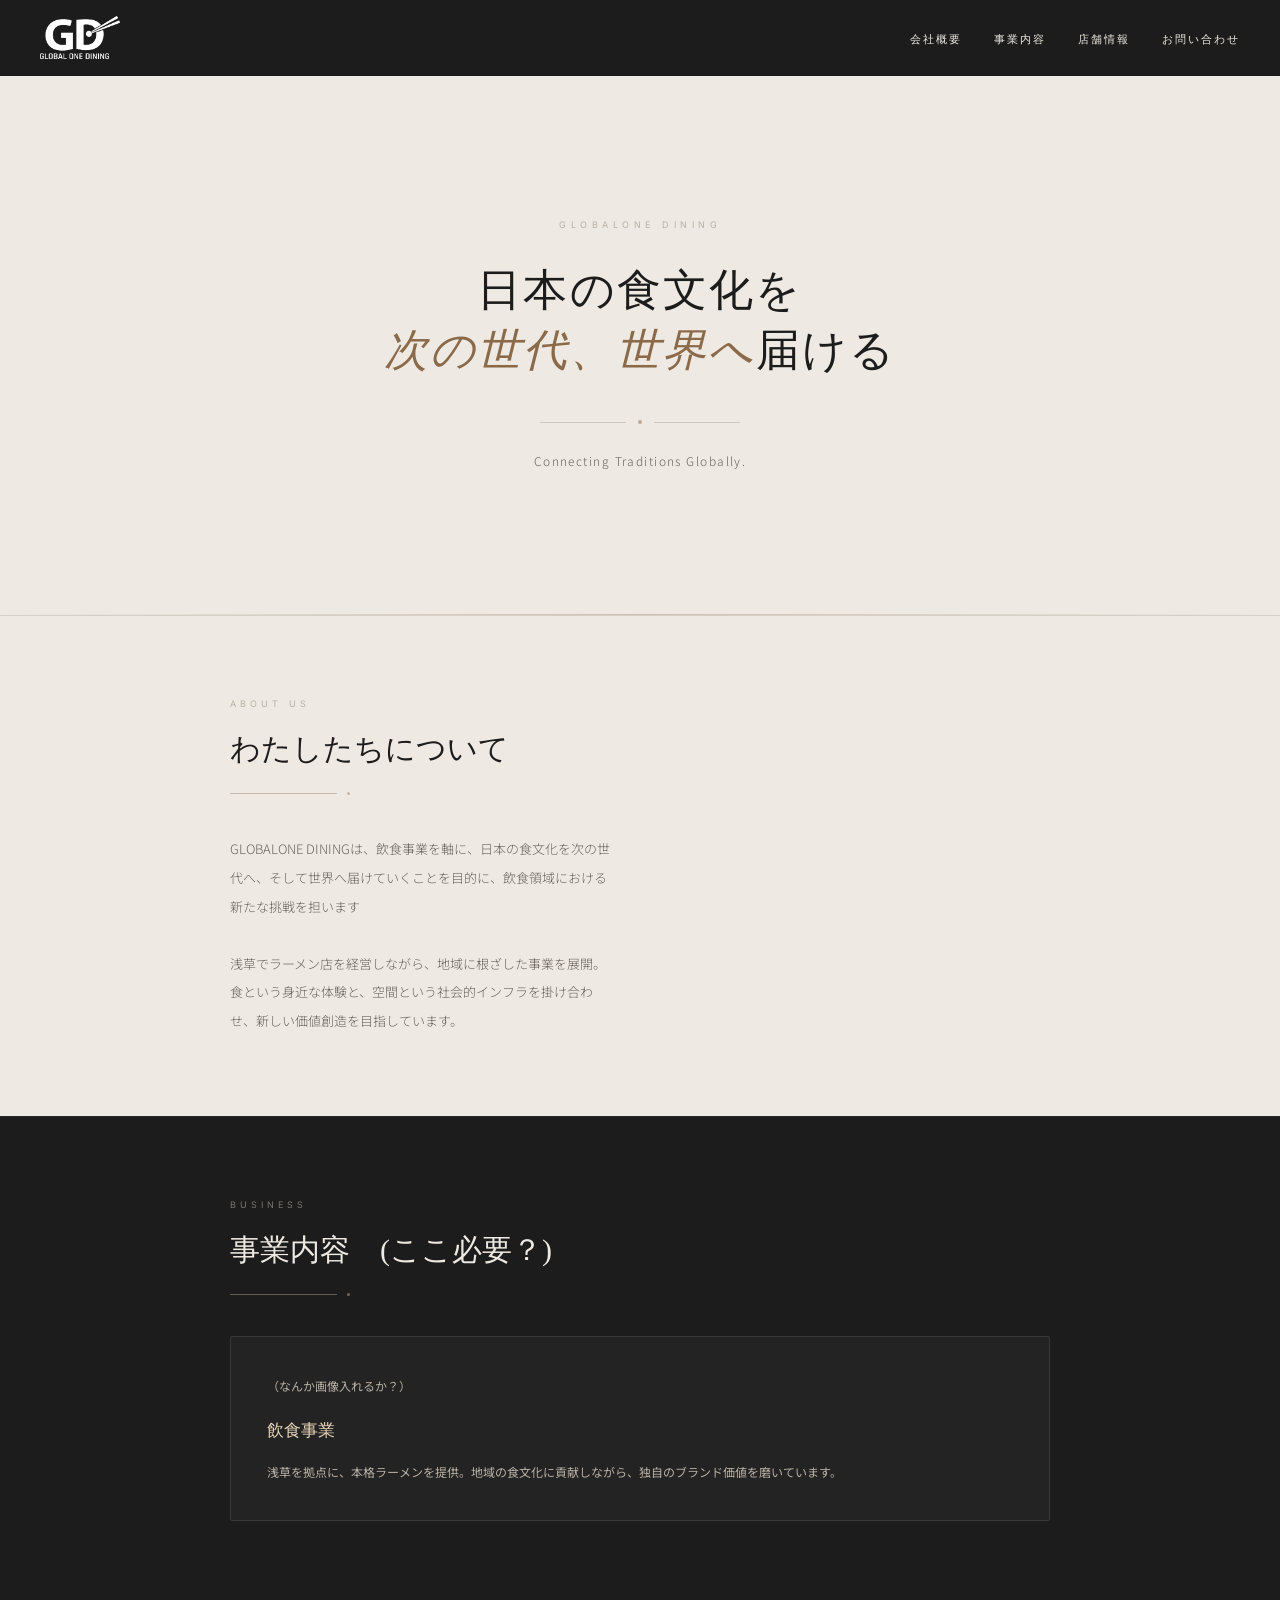
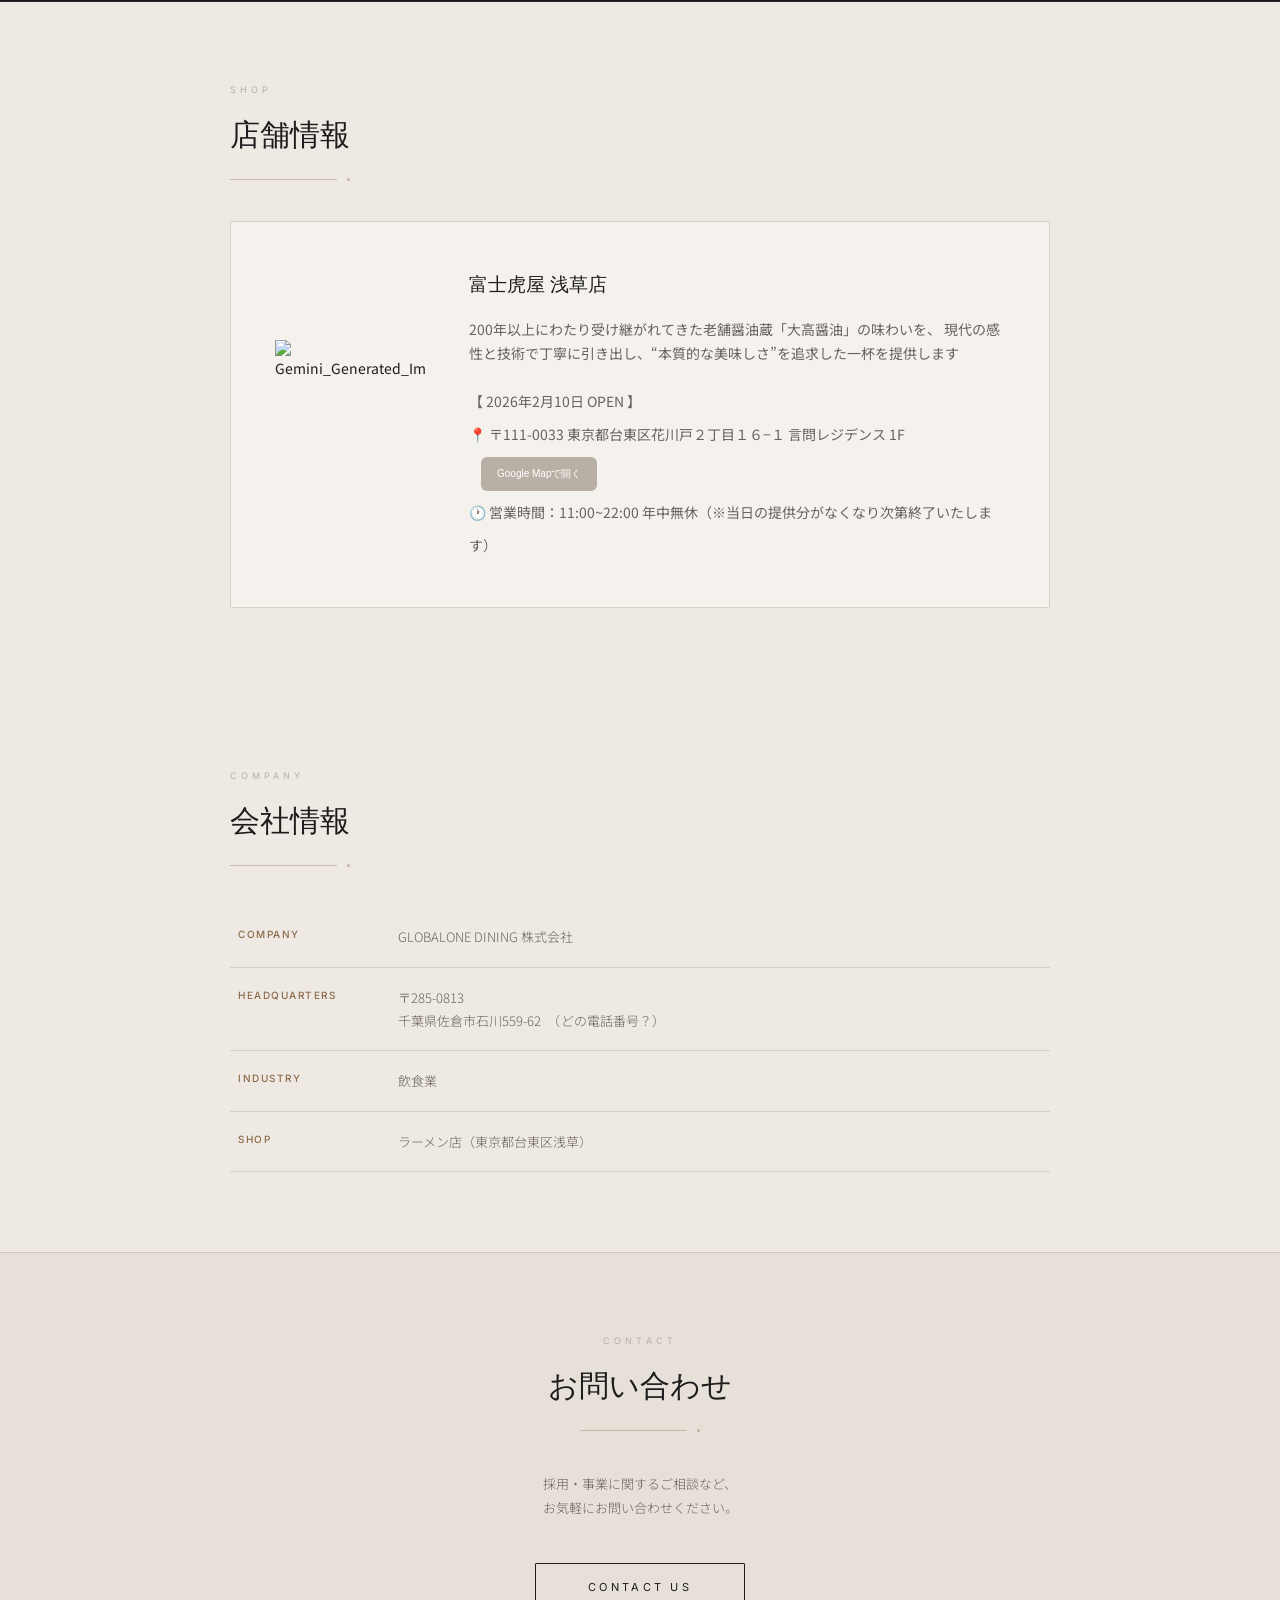
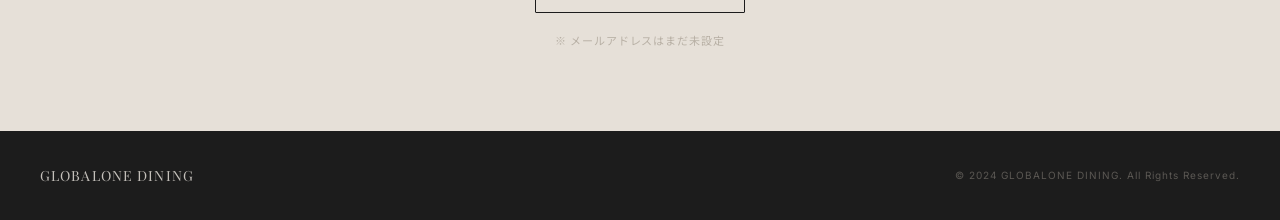
==== GOD/index.html @ 6c21b68b "Add files via upload" ====
<!DOCTYPE html>
<html lang="ja">

<head>
  <meta charset="UTF-8">
  <meta name="viewport" content="width=device-width, initial-scale=1.0">
  <title>GLOBALONE DINING | コーポレートサイト</title>
  <link
    href="https://fonts.googleapis.com/css2?family=Playfair+Display:wght@400;500;600&family=Noto+Sans+JP:wght@300;400;500&family=Inter:wght@300;400;500&display=swap"
    rel="stylesheet">
  <link rel="stylesheet" href="style.css">

</head>

<body>

  <nav>

    <img class="header-logo" src="GD_tate_w@2x-8.png" alt="GODlogo">

    <ul class="nav-links">
      <li><a href="#about">会社概要</a></li>
      <li><a href="#business">事業内容</a></li>
      <li><a href="#shop">店舗情報</a></li>
      <li><a href="#contact">お問い合わせ</a></li>
    </ul>
  </nav>

  <div class="hero">
    <div class="hero-ornament">Globalone Dining</div>
    <h1>日本の食文化を<br><em>次の世代、世界へ</em>届ける</h1>
    <div class="hero-divider">
      <div class="hero-divider-dot"></div>
    </div>
    <p class="hero-sub">Connecting Traditions Globally.
    </p>
  </div>

  <div id="about">
    <section>
      <div class="section-label">About Us</div>
      <div class="section-title">わたしたちについて</div>
      <div class="divider">
        <div class="divider-dot"></div>
      </div>
      <div class="about-grid">
        <p class="about-text">
          GLOBALONE DININGは、飲食事業を軸に、日本の食文化を次の世代へ、そして世界へ届けていくことを目的に、飲食領域における新たな挑戦を担います<br><br>
          浅草でラーメン店を経営しながら、地域に根ざした事業を展開。食という身近な体験と、空間という社会的インフラを掛け合わせ、新しい価値創造を目指しています。
        </p>

      </div>
    </section>
  </div>

  <div id="business" class="business-section">
    <section>
      <div class="section-label">Business</div>
      <div class="section-title">事業内容　(ここ必要？)</div>
      <div class="divider">
        <div class="divider-dot"></div>
      </div>

      <div class="biz-card">
        <div class="biz-icon">
          <p class="biz-desc">（なんか画像入れるか？）</p>
        </div>
        <div class="biz-title">飲食事業</div>
        <p class="biz-desc">浅草を拠点に、本格ラーメンを提供。地域の食文化に貢献しながら、独自のブランド価値を磨いています。</p>
      </div>
    </section>
  </div>

  <div id="shop">
    <section>
      <div class="section-label">Shop</div>
      <div class="section-title">店舗情報</div>
      <div class="divider">
        <div class="divider-dot"></div>
      </div>
      <div class="shop-card">
        <div class="shop-badge">
          <img class="shop-badge img" src="C:\Users\yishi\OneDrive\ドキュメント\htmlバックアップ\GOD\店舗外観ｎ.png"
            alt="Gemini_Generated_Image_trazg1trazg1traz.png">
        </div>
        <div class="shop-info">

          <h3>富士虎屋 浅草店</h3>
          <div class="shop-detail">
            <p class="shop-detail-text">200年以上にわたり受け継がれてきた老舗醤油蔵「大高醤油」の味わいを、
              現代の感性と技術で丁寧に引き出し、“本質的な美味しさ”を追求した一杯を提供します
            </p>
            【 2026年2月10日 OPEN 】<br>
            📍 〒111-0033 東京都台東区花川戸２丁目１６−１ 言問レジデンス 1F<a href="https://maps.app.goo.gl/NSFWsJgjPbczs3F49"
              class="map-button" target="_blank" rel="noopener noreferrer">
              Google Mapで開く
            </a><br>

            🕐 営業時間：11:00~22:00 年中無休（※当日の提供分がなくなり次第終了いたします）<br>
          </div>
        </div>
      </div>
    </section>
  </div>

  <div id="company">
    <section>
      <div class="section-label">Company</div>
      <div class="section-title">会社情報</div>
      <div class="divider">
        <div class="divider-dot"></div>
      </div>
      <table class="info-table">
        <tr>
          <td>Company</td>
          <td>GLOBALONE DINING 株式会社</td>
        </tr>
        <tr>
          <td>Headquarters</td>
          <td>〒285-0813 <br>千葉県佐倉市石川559-62　（どの電話番号？）</td>
        </tr>
        <tr>
          <td>Industry</td>
          <td>飲食業</td>
        </tr>
        <tr>
          <td>Shop</td>
          <td>ラーメン店（東京都台東区浅草）</td>
        </tr>

      </table>
    </section>
  </div>

  <div id="contact" class="contact-section">
    <section>
      <div class="section-label">Contact</div>
      <div class="section-title">お問い合わせ</div>
      <div class="divider" style="margin: 16px auto 40px;">
        <div class="divider-dot"></div>
      </div>
      <p style="color: var(--text-muted); font-size: 13px; margin-bottom: 36px; font-weight: 300;">
        採用・事業に関するご相談など、<br>お気軽にお問い合わせください。
      </p>
      <a href="mailto:info@globalone-dining.com" class="contact-cta">Contact Us</a>
      <p class="contact-note">※ メールアドレスはまだ未設定</p>
    </section>
  </div>

  <footer>
    <div class="footer-logo">GLOBALONE DINING</div>
    <div class="footer-copy">© 2024 GLOBALONE DINING. All Rights Reserved.</div>
  </footer>

</body>

</html>
---- GOD/style.css ----
*,
    *::before,
    *::after {
      box-sizing: border-box;
      margin: 0;
      padding: 0;
    }

    html {
      -webkit-text-size-adjust: 100%;
    }

    input,
    button,
    textarea,
    select {
      font: inherit;
    }

    img,
    svg {
      display: block;
      max-width: 100%;
    }

    button {
      background-color: transparent;
      border: none;
      cursor: pointer;
      outline: none;
      padding: 0;
      appearance: none;
    }


    a {
      text-decoration: none;
      color: inherit;
    }

    :root {
      --smoke-white: #eee9e2;
      --charcoal: #1c1c1c;
      --brown: #8b6a4a;
      --brown-light: #a07d5a;
      --greige: #b8b0a5;
      --warm-light: #e8d6b8;
      --bg: #eee9e2;
      --bg2: #e6e0d8;
      --bg3: #f5f2ee;
      --font-concept: "BIZ UDMincho", "BIZ UDPMincho", "UD Mincho", "Sawarabi Mincho", "Yu Mincho", "MS Mincho", serif;
      --font-label: "inter", "san-serif", "serif";
      --text: #1c1c1c;
      --text-muted: #6a6260;
      --border: rgba(28, 28, 28, 0.12);
      --border-brown: rgba(139, 106, 74, 0.25);
    }

    body {
      font-family: 'Noto Sans JP', sans-serif;
      background: var(--bg);
      color: var(--text);
      font-size: 14px;
      line-height: 1.8;
      overflow-x: hidden;
      /* 横スクロール防止 */
    }

    /* NAV */
    nav {
      position: sticky;
      top: 0;
      z-index: 100;
      background: var(--charcoal);
      border-bottom: 1px solid var(--border);
      display: flex;
      justify-content: space-between;
      align-items: center;
      padding: 16px 40px;
      backdrop-filter: blur(4px);
      /* 少しぼかしを入れてリッチに */
    }

    .header-logo {
      width: 80px;
      height: auto;
    }

    .nav-links {
      display: flex;
      gap: 32px;
      list-style: none;
    }

    .nav-links a {
      color: var(--smoke-white);
      text-decoration: none;
      font-size: 11px;
      letter-spacing: 0.18em;
      font-family: 'Inter', sans-serif;
      transition: color 0.3s;
    }

    .nav-links a:hover {
      color: var(--brown);
    }

    /* HERO */
    .hero {
      height: 540px;
      background: var(--smoke-white);
      display: flex;
      flex-direction: column;
      justify-content: center;
      align-items: center;
      text-align: center;
      position: relative;
      overflow: hidden;
      border-bottom: 1px solid var(--border);
    }

    .hero::before {
      content: '';
      position: absolute;
      bottom: 0;
      left: 0;
      right: 0;
      height: 1px;
      background: linear-gradient(90deg, transparent, var(--brown-light), transparent);
      opacity: 0.4;
    }

    .hero-ornament {
      font-family: 'Inter', sans-serif;
      font-size: 9px;
      letter-spacing: 0.5em;
      color: var(--greige);
      margin-bottom: 28px;
      text-transform: uppercase;
    }

    .hero h1 {
      font-family: var(--font-concept);
      font-size: 44px;
      font-weight: 400;
      letter-spacing: 0.05em;
      color: var(--charcoal);
      line-height: 1.35;
      margin-bottom: 20px;
    }

    .hero h1 em {
      font-style: italic;
      color: var(--brown);
    }

    .hero-divider {
      display: flex;
      align-items: center;
      gap: 12px;
      margin: 20px auto 24px;
      width: 200px;
    }

    .hero-divider::before,
    .hero-divider::after {
      content: '';
      flex: 1;
      height: 1px;
      background: var(--greige);
      opacity: 0.6;
    }

    .hero-divider-dot {
      width: 4px;
      height: 4px;
      border-radius: 50%;
      background: var(--brown);
      opacity: 0.5;
    }

    .hero-sub {
      font-size: 12px;
      color: var(--text-muted);
      letter-spacing: 0.12em;
      font-weight: 300;
      max-width: 380px;
      line-height: 2.2;
    }

    /* SECTIONS */
    section {
      padding: 80px 40px;
      max-width: 900px;
      margin: 0 auto;
    }

    .section-label {
      font-family: 'Inter', sans-serif;
      font-size: 9px;
      letter-spacing: 0.45em;
      color: var(--greige);
      text-transform: uppercase;
      margin-bottom: 10px;
    }

    .section-title {
      font-family: var(--font-concept);
      font-size: 30px;
      font-weight: 400;
      color: var(--charcoal);
      margin-bottom: 8px;
    }

    .divider {
      display: flex;
      align-items: center;
      gap: 10px;
      margin: 16px 0 40px;
      width: 120px;
    }

    .divider::before {
      content: '';
      flex: 1;
      height: 1px;
      background: var(--brown);
      opacity: 0.35;
    }

    .divider-dot {
      width: 3px;
      height: 3px;
      border-radius: 50%;
      background: var(--brown);
      opacity: 0.4;
    }

    /* ABOUT */
    .about-grid {
      display: grid;
      grid-template-columns: 1fr 1fr;
      gap: 56px;
      align-items: start;
    }

    .about-text {
      color: var(--text-muted);
      font-weight: 300;
      line-height: 2.2;
      font-size: 13px;
    }

    .about-stats {
      display: flex;
      flex-direction: column;
      gap: 28px;
    }

    .stat-item {
      border-left: 1px solid var(--brown);
      padding-left: 20px;
      opacity: 0.9;
    }

    .stat-number {
      font-family: 'Playfair Display', serif;
      font-size: 36px;
      color: var(--charcoal);
      font-weight: 400;
      line-height: 1;
    }

    .stat-unit {
      font-family: 'Inter', sans-serif;
      font-size: 12px;
      color: var(--brown);
      margin-left: 4px;
    }

    .stat-label {
      font-size: 10px;
      color: var(--greige);
      letter-spacing: 0.2em;
      margin-top: 6px;
      font-family: var(--font-label);
    }

    /* BUSINESS */
    .business-section {
      background: var(--charcoal);
      border-top: 1px solid rgba(255, 255, 255, 0.05);
      border-bottom: 1px solid rgba(255, 255, 255, 0.05);
    }

    .business-section .section-label {
      color: var(--greige);
      opacity: 0.6;
    }

    .business-section .section-title {
      color: var(--smoke-white);
    }

    .business-section .divider::before {
      background: var(--warm-light);
    }

    .business-section .divider-dot {
      background: var(--warm-light);
    }

    .business-grid {
      display: grid;
      grid-template-columns: 1fr 1fr;
      gap: 20px;
    }

    .biz-card {
      border: 1px solid rgba(184, 176, 165, 0.15);
      border-radius: 2px;
      padding: 36px;
      background: rgba(255, 255, 255, 0.03);
      transition: background 0.3s, border-color 0.3s;
    }

    .biz-card:hover {
      background: rgba(255, 255, 255, 0.06);
      border-color: rgba(139, 106, 74, 0.4);
    }

    .biz-icon {
      font-size: 26px;
      margin-bottom: 18px;
    }

    .biz-title {
      font-family: var(--font-concept);
      font-size: 17px;
      color: var(--warm-light);
      margin-bottom: 12px;
      font-weight: 400;
    }

    .biz-desc {
      font-size: 12px;
      color: var(--greige);
      line-height: 2.1;
    }

    /* SHOP */
    .shop-card {
      border: 1px solid var(--border-brown);
      border-radius: 2px;
      padding: 44px;
      background: var(--bg3);
      display: grid;
      grid-template-columns: auto 1fr;
      gap: 44px;
      align-items: center;
    }

    .shop-badge {
      width: 150px;
      height: 150px;
      /* border-radius: 50%; */
      align-items: center;
      justify-content: center;
    }

    .shop-info h3 {
      font-family: 'Playfair Display', serif;
      font-size: 19px;
      color: var(--charcoal);
      margin-bottom: 8px;
      font-weight: 400;
    }

    .shop-tag {
      display: inline-block;
      font-family: 'Inter', sans-serif;
      font-size: 9px;
      letter-spacing: 0.3em;
      border: 1px solid var(--border-brown);
      color: var(--brown);
      padding: 4px 12px;
      margin-bottom: 16px;
      border-radius: 1px;
      text-transform: uppercase;
    }

    .shop-detail {
      font-size: 14px;
      color: var(--text-muted);
      line-height: 2.4;
    }

    .shop-detail-text {
      margin-top: 2vh;
      margin-bottom: 2.2vh;
      line-height: 2.6vh;
    }

    .map-button {
      display: inline-block;
      background-color: #b8b0a5;
      color: #ffffff;
      margin: 5px 12px;
      padding: 5px 16px;
      border-radius: 6px;
      font-size: 10px;
      font-family: sans-serif;
    }

    .map-button:hover {
      background-color: #c7bfb4;
    }

    /* COMPANY INFO */
    .info-table {
      width: 100%;
      border-collapse: collapse;
    }

    .info-table tr {
      border-bottom: 1px solid var(--border);
    }

    .info-table td {
      padding: 18px 8px;
      font-size: 13px;
      vertical-align: top;
    }

    .info-table td:first-child {
      font-family: 'Inter', sans-serif;
      color: var(--brown);
      font-size: 10px;
      letter-spacing: 0.15em;
      width: 160px;
      font-weight: 500;
      text-transform: uppercase;
    }

    .info-table td:last-child {
      color: var(--text-muted);
      font-weight: 300;
    }

    /* CONTACT */
    .contact-section {
      background: var(--bg2);
      text-align: center;
      border-top: 1px solid var(--border);
    }

    .contact-section section {
      max-width: 600px;
    }

    .contact-cta {
      display: inline-block;
      margin-top: 8px;
      border: 1px solid var(--charcoal);
      color: var(--charcoal);
      padding: 14px 52px;
      font-family: 'Inter', sans-serif;
      font-size: 11px;
      letter-spacing: 0.3em;
      text-decoration: none;
      border-radius: 1px;
      transition: all 0.3s;
      cursor: pointer;
      background: transparent;
      text-transform: uppercase;
    }

    .contact-cta:hover {
      background: var(--charcoal);
      color: var(--smoke-white);
    }

    .contact-note {
      font-size: 11px;
      color: var(--greige);
      margin-top: 18px;
      letter-spacing: 0.08em;
    }

    /* FOOTER */
    footer {
      background: var(--charcoal);
      padding: 32px 40px;
      display: flex;
      justify-content: space-between;
      align-items: center;
    }

    .footer-logo {
      font-family: 'Playfair Display', serif;
      font-size: 14px;
      color: var(--smoke-white);
      letter-spacing: 0.08em;
      opacity: 0.8;
    }

    .footer-copy {
      font-family: 'Inter', sans-serif;
      font-size: 10px;
      color: var(--greige);
      letter-spacing: 0.1em;
      opacity: 0.4;
    }



    /* レスポンシブデザイン */

    @media screen and (max-width: 768px) {

      /* 全体のセクション余白をスマホサイズに縮小 */
      section {
        padding: 60px 24px;
      }

      /* ナビゲーション：縦並びにして画面内に収める */
      nav {
        flex-direction: column;
        padding: 16px 20px;
        gap: 16px;
      }

      .nav-links {
        gap: 16px;
        flex-wrap: wrap;
        justify-content: center;
      }

      .nav-links a {
        font-size: 10px;
        letter-spacing: 0.1em;
      }

      /* ヒーローエリア：高さを抑え、フォントサイズを調整 */
      .hero {
        height: 420px;
        padding: 0 20px;
      }

      .hero h1 {
        font-size: 32px;
        line-height: 1.4;
      }

      .hero-ornament {
        font-size: 8px;
        letter-spacing: 0.3em;
        margin-bottom: 20px;
      }

      .hero-sub {
        font-size: 11px;
      }

      /* Aboutセクション：1カラムにして、数字データは横並びに */
      .about-grid {
        grid-template-columns: 1fr;
        gap: 40px;
      }

      .about-stats {
        flex-direction: row;
        flex-wrap: wrap;
        justify-content: space-between;
        gap: 20px;
        background: rgba(139, 106, 74, 0.03);
        /* 少し背景色を敷いてまとまりを出す */
        padding: 24px;
        border-radius: 4px;
      }

      .stat-item {
        border-left: none;
        border-top: 1px solid var(--border-brown);
        padding-left: 0;
        padding-top: 16px;
        flex: 1;
        min-width: 80px;
        text-align: center;
      }

      .stat-item:first-child {
        border-top: none;
        /* スマホ時の最初の上線は不要なら消す等の微調整 */
        padding-top: 0;
      }

      /* Shopセクション：アイコンとテキストを縦並び・中央揃えに */
      .shop-card {
        grid-template-columns: 1fr;
        text-align: center;
        gap: 24px;
        padding: 40px 24px;
      }

      .shop-badge {
        margin: 0 auto;
      }

      .shop-tag {
        margin: 0 auto 16px;
      }

      /* 会社情報テーブル：項目と内容を縦並びに展開して読みやすく */
      .info-table td {
        display: block;
        width: 100% !important;
        padding: 10px 0;
      }

      .info-table td:first-child {
        border-bottom: none;
        padding-bottom: 2px;
        color: var(--brown-light);
      }

      .info-table td:last-child {
        padding-top: 0;
        padding-bottom: 20px;
      }

      /* フッター：縦並びにして中央揃え */
      footer {
        flex-direction: column;
        gap: 16px;
        padding: 32px 20px;
        text-align: center;
      }
    }
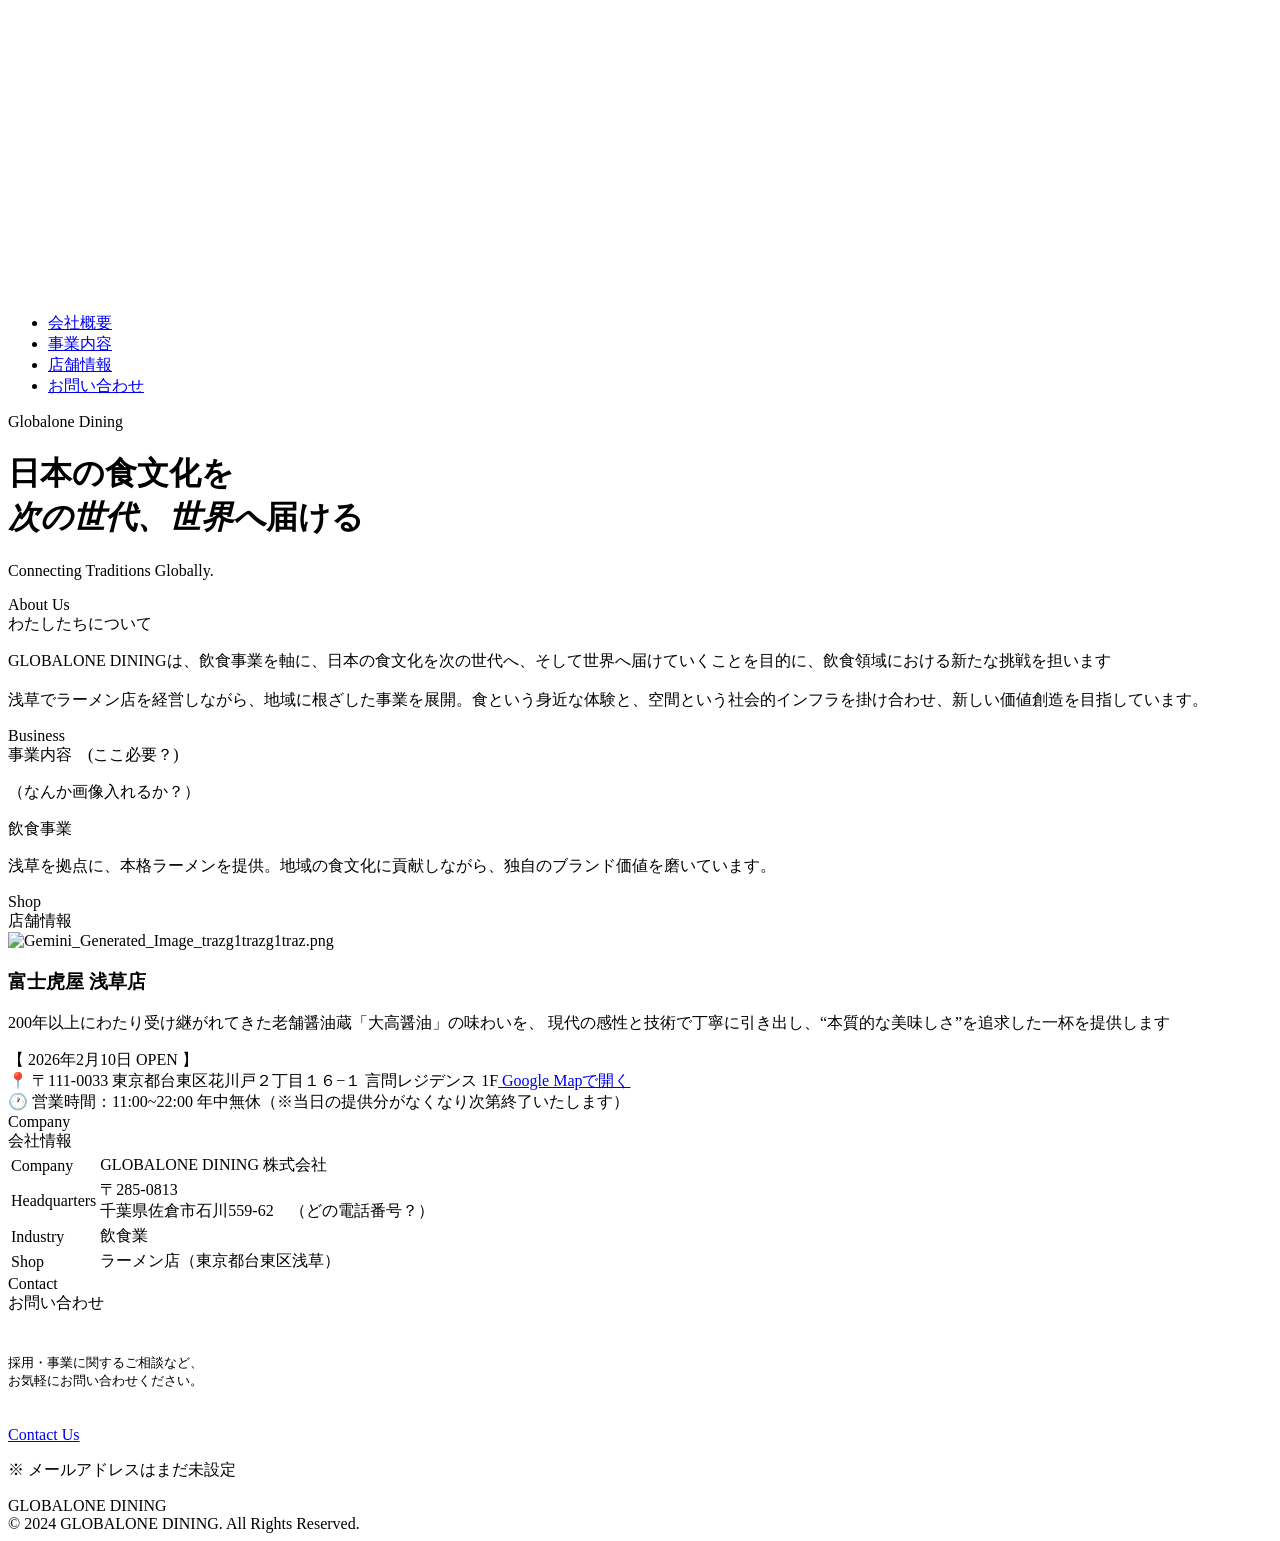
==== commit 47f3ff0e: "Update index.html" ====
--- a/GOD/index.html
+++ b/GOD/index.html
@@ -8,7 +8,7 @@
   <link
     href="https://fonts.googleapis.com/css2?family=Playfair+Display:wght@400;500;600&family=Noto+Sans+JP:wght@300;400;500&family=Inter:wght@300;400;500&display=swap"
     rel="stylesheet">
-  <link rel="stylesheet" href="style.css">
+  <link rel="stylesheet" href="my-file/GOD/style.css">
 
 </head>
 
@@ -154,4 +154,4 @@
 
 </body>
 
-</html>+</html>
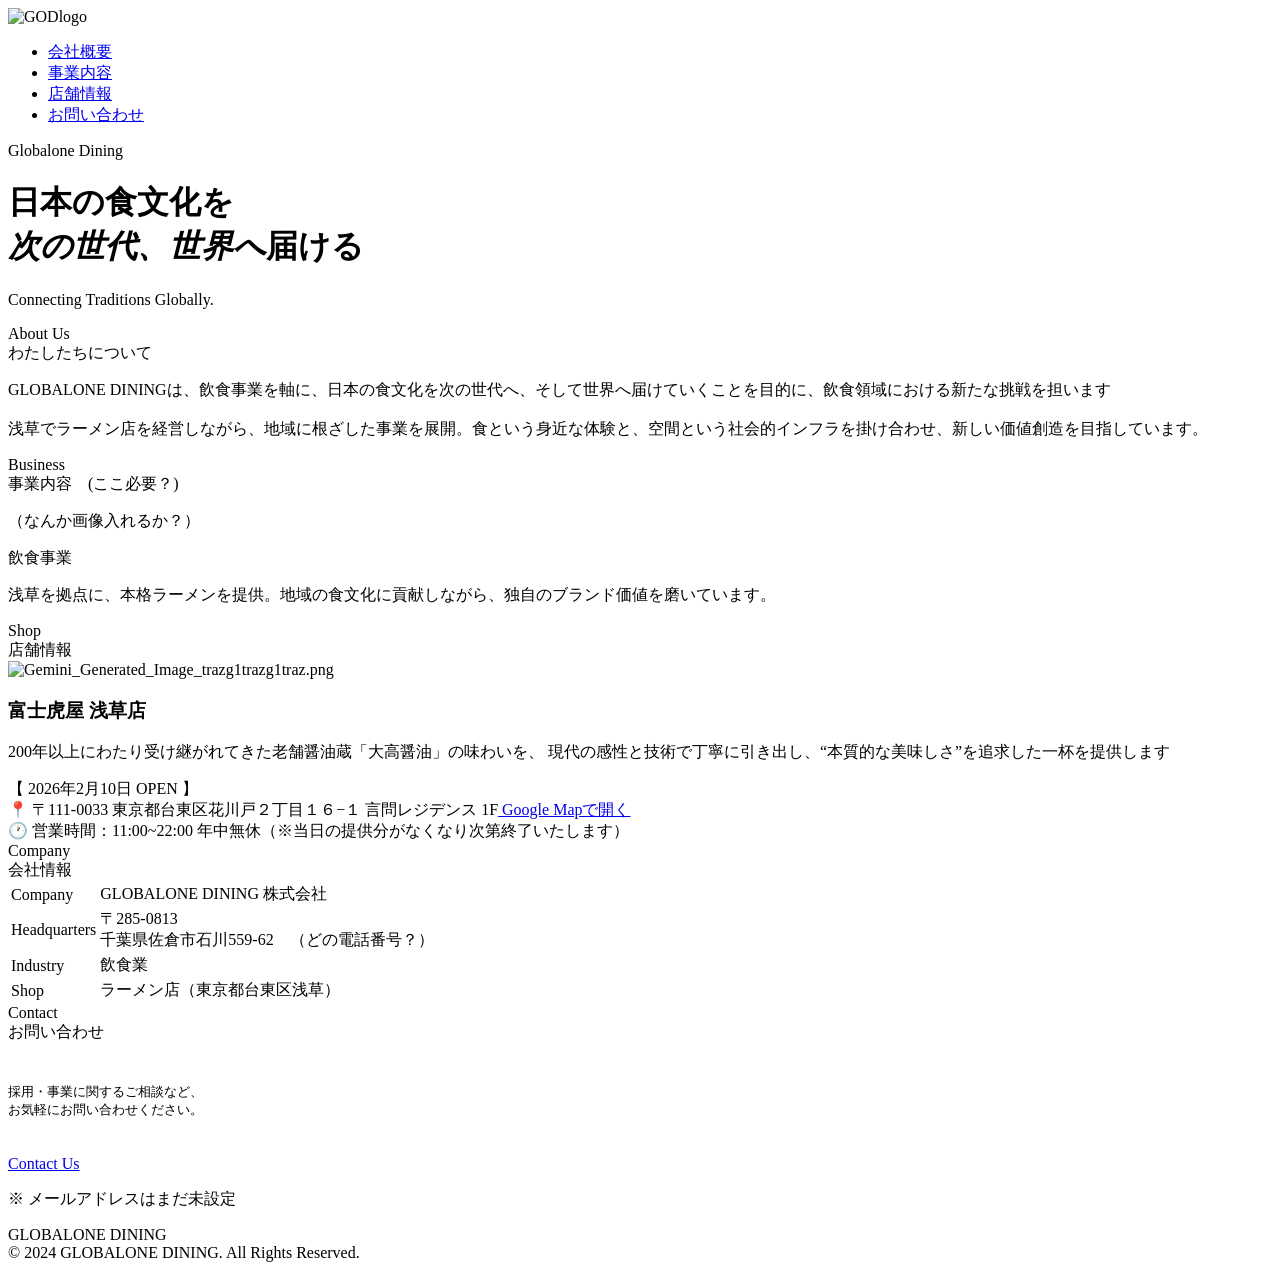
==== commit 67380ebf: "Add files via upload" ====
--- a/GOD/index.html
+++ b/GOD/index.html
@@ -8,7 +8,7 @@
   <link
     href="https://fonts.googleapis.com/css2?family=Playfair+Display:wght@400;500;600&family=Noto+Sans+JP:wght@300;400;500&family=Inter:wght@300;400;500&display=swap"
     rel="stylesheet">
-  <link rel="stylesheet" href="my-file/GOD/style.css">
+  <link rel="stylesheet" href="style.css">
 
 </head>
 
@@ -154,4 +154,4 @@
 
 </body>
 
-</html>
+</html>
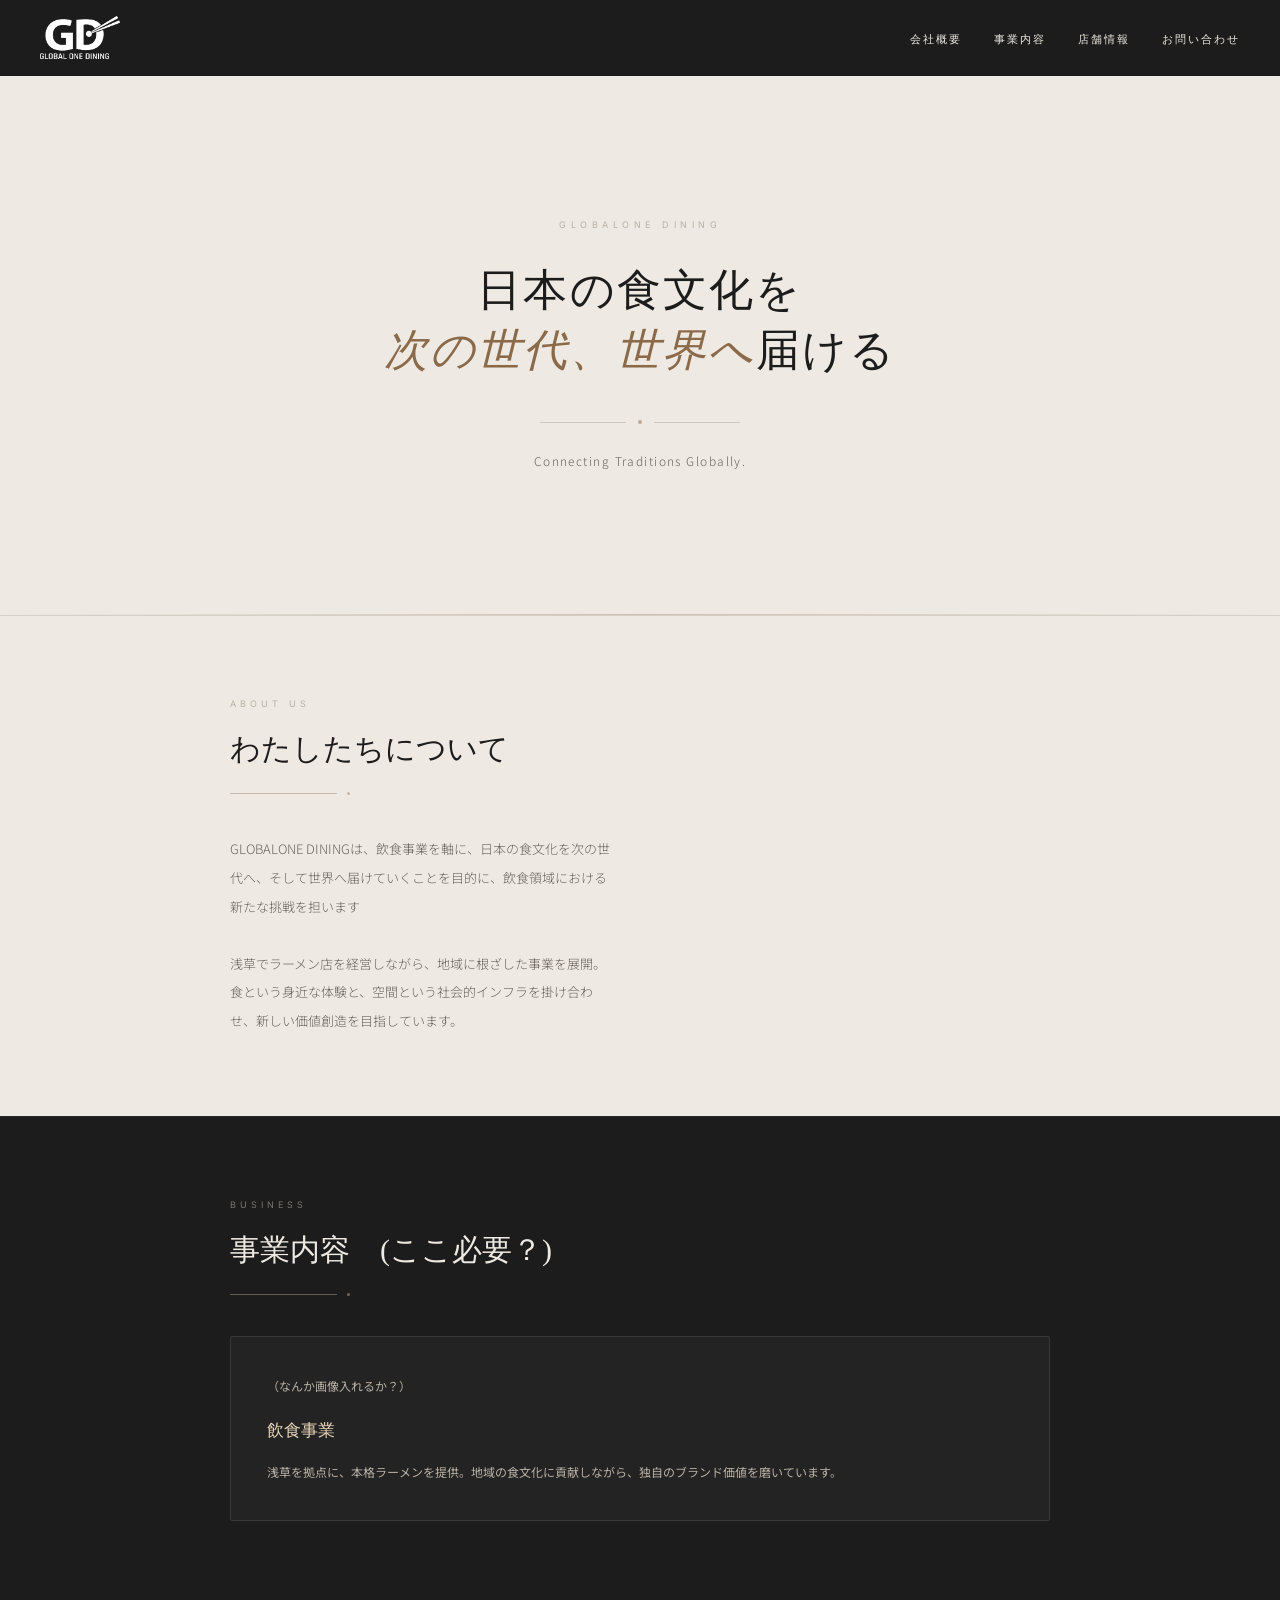
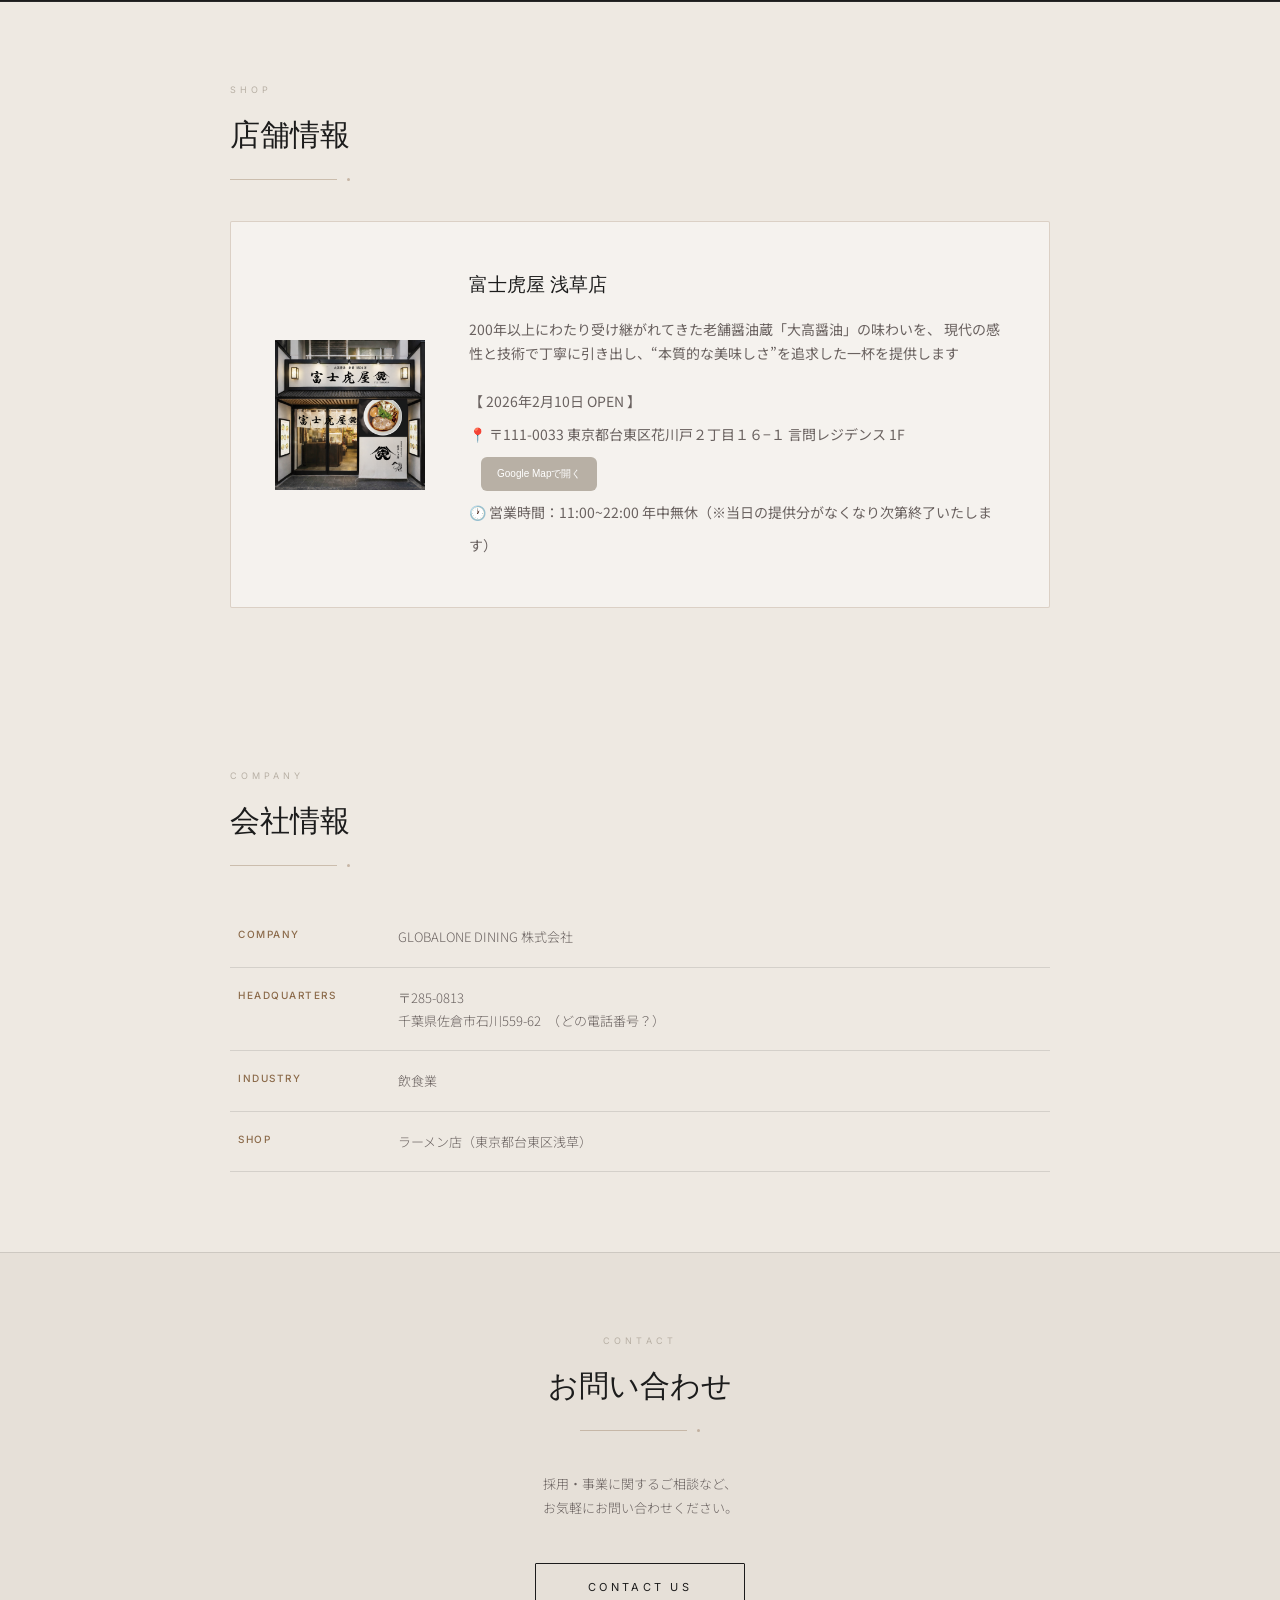
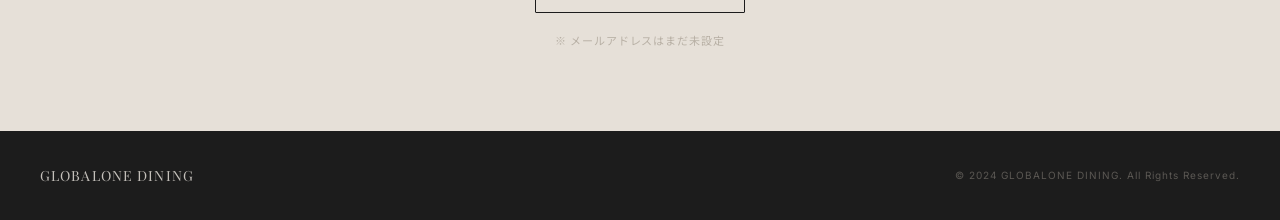
==== commit e4ba27cd: "Update index.html" ====
--- a/GOD/index.html
+++ b/GOD/index.html
@@ -8,7 +8,7 @@
   <link
     href="https://fonts.googleapis.com/css2?family=Playfair+Display:wght@400;500;600&family=Noto+Sans+JP:wght@300;400;500&family=Inter:wght@300;400;500&display=swap"
     rel="stylesheet">
-  <link rel="stylesheet" href="style.css">
+  <link rel="stylesheet" href="css\style.css">
 
 </head>
 
@@ -16,7 +16,7 @@
 
   <nav>
 
-    <img class="header-logo" src="GD_tate_w@2x-8.png" alt="GODlogo">
+    <img class="header-logo" src="img\GD_tate_w@2x-8.png" alt="GODlogo">
 
     <ul class="nav-links">
       <li><a href="#about">会社概要</a></li>
@@ -80,8 +80,7 @@
       </div>
       <div class="shop-card">
         <div class="shop-badge">
-          <img class="shop-badge img" src="C:\Users\yishi\OneDrive\ドキュメント\htmlバックアップ\GOD\店舗外観ｎ.png"
-            alt="Gemini_Generated_Image_trazg1trazg1traz.png">
+          <img class="shop-badge img" src="img\店舗外観ｎ.png" alt="Gemini_Generated_Image_trazg1trazg1traz.png">
         </div>
         <div class="shop-info">
 
@@ -154,4 +153,4 @@
 
 </body>
 
-</html>+</html>
